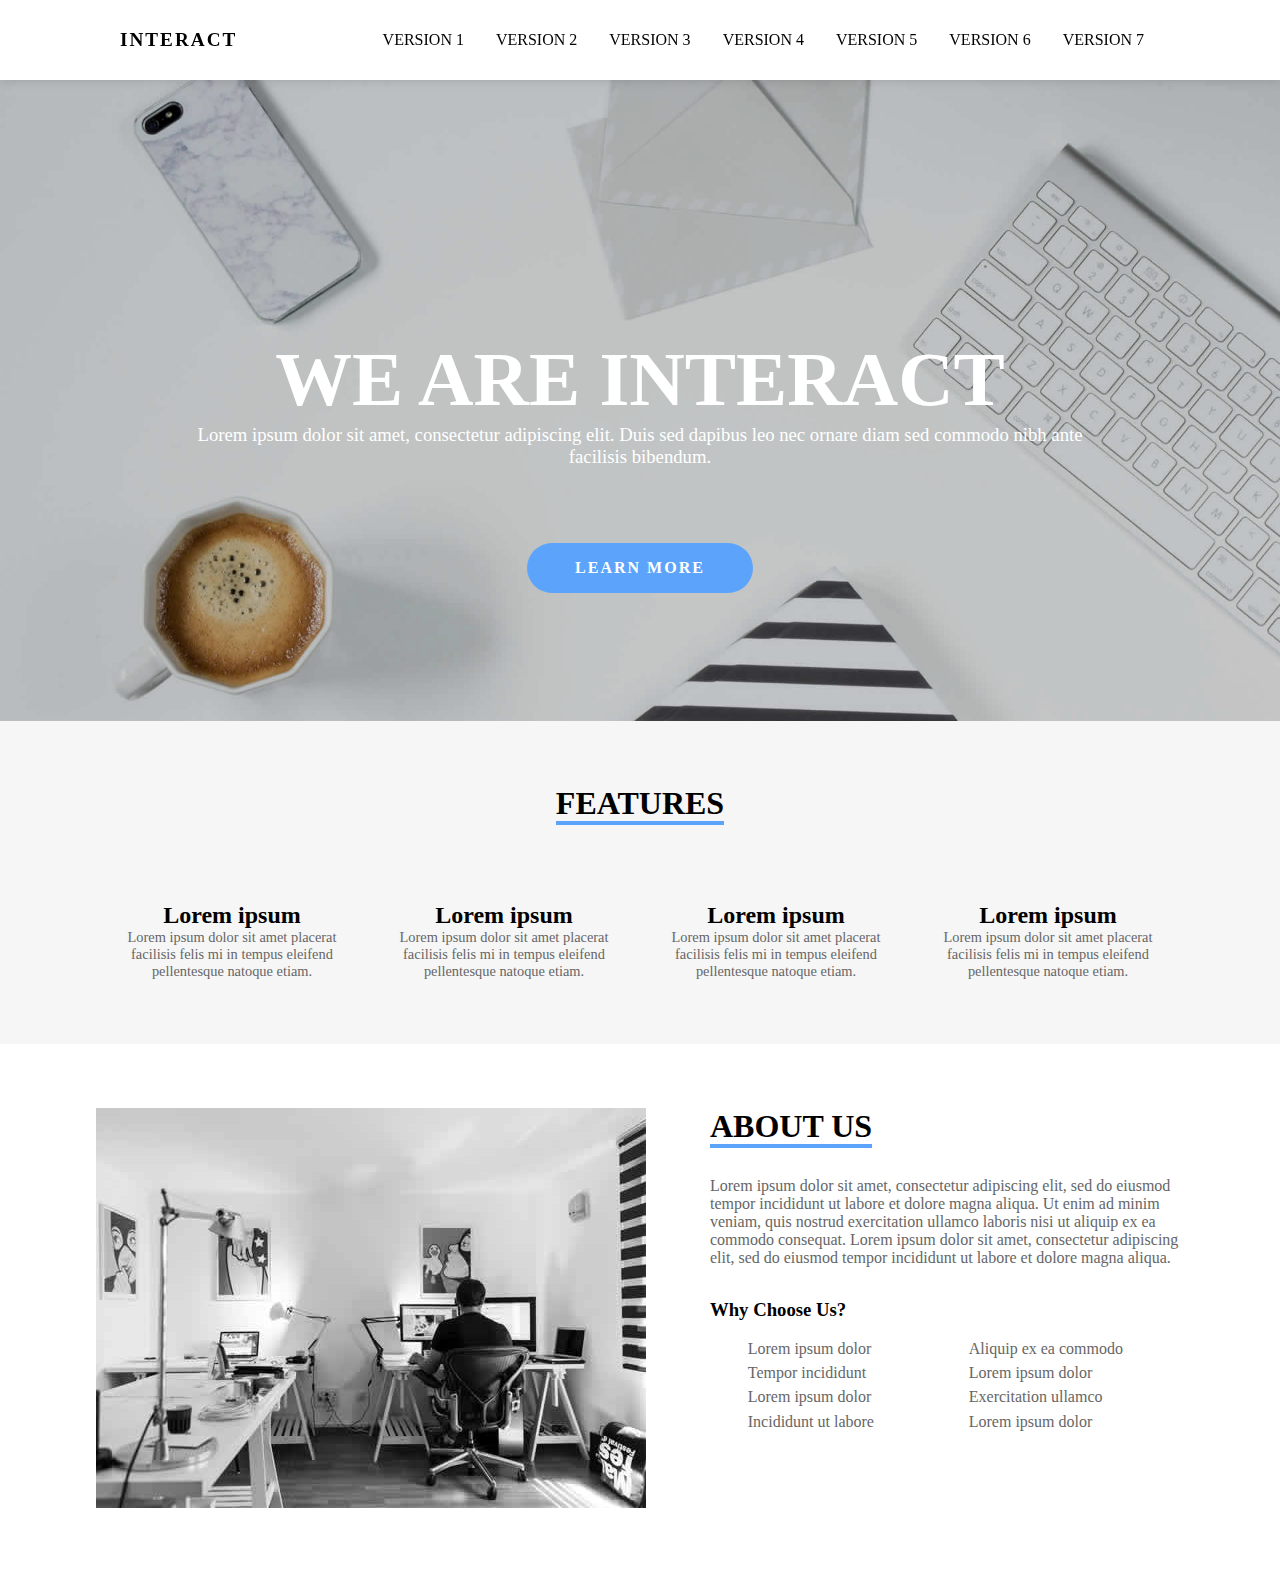
==== interact/index.html @ 91c5345c "let's do it !" ====
<!DOCTYPE html>
<html lang="zh-tw">
<head>
    <meta charset="UTF-8">
    <meta name="viewport" content="width=device-width, initial-scale=1.0">
    <meta http-equiv="X-UA-Compatible" content="ie=edge">

    <title> INTERACT - beta </title>

    <link rel="stylesheet" href="https://use.fontawesome.com/releases/v5.3.1/css/all.css" integrity="sha384-mzrmE5qonljUremFsqc01SB46JvROS7bZs3IO2EmfFsd15uHvIt+Y8vEf7N7fWAU" crossorigin="anonymous">
    <link rel="stylesheet" href="./css/style.css">
    <link rel="stylesheet" href="./css/v1.css">
    <link rel="stylesheet" href="./css/v2.css">
    <link rel="stylesheet" href="./css/v3.css">
    <link rel="stylesheet" href="./css/v4.css">
    <link rel="stylesheet" href="./css/v5.css">
    <link rel="stylesheet" href="./css/v6.css">
    <link rel="stylesheet" href="./css/v7.css">
</head>
<body>
    <nav>
        <div class="logo">
            interact
        </div>
        <ul>
            <li>
                <a href="./v1.html">
                    <span> version 1 </span>
                </a>
            </li>
            <li>
                <a href="./v2.html">
                    <span> version 2 </span>
                </a>
            </li>
            <li>
                <a href="./v3.html">
                    <span> version 3 </span>
                </a>
            </li>
            <li>
                <a href="./v4.html">
                    <span> version 4 </span>
                </a>
            </li>
            <li>
                <a href="./v5.html">
                    <span> version 5 </span>
                </a>
            </li>
            <li>
                <a href="./v6.html">
                    <span> version 6 </span>
                </a>
            </li>
            <li>
                <a href="./v7.html">
                    <span> version 7 </span>
                </a>
            </li>
        </ul>
    </nav>

    <section id="banner">
        <div>
            <h1>
                WE ARE INTERACT
            </h1>
            <h3>
                Lorem ipsum dolor sit amet, consectetur adipiscing elit. Duis sed dapibus leo nec ornare diam sed commodo nibh ante facilisis bibendum.
            </h3>
            <a href="" class="btn">
                LEARN MORE
            </a>
        </div>
    </section>

    <section id="features" class="normal">
        <h1 class="title">
            <span> FEATURES </span>
        </h1>
        <ul>
            <li>
                <div>
                    <i class="fas fa-comments"></i>
                </div>
                <h2> Lorem ipsum </h2>
                <p>
                    Lorem ipsum dolor sit amet placerat facilisis felis mi in tempus eleifend pellentesque natoque etiam.
                </p>
            </li>
            <li>
                <div>
                    <i class="fas fa-bullhorn"></i>
                </div>
                <h2> Lorem ipsum </h2>
                <p>
                    Lorem ipsum dolor sit amet placerat facilisis felis mi in tempus eleifend pellentesque natoque etiam.
                </p>
            </li>
            <li>
                <div>
                    <i class="fas fa-magic"></i>
                </div>
                <h2> Lorem ipsum </h2>
                <p>
                    Lorem ipsum dolor sit amet placerat facilisis felis mi in tempus eleifend pellentesque natoque etiam.
                </p>
            </li>
            <li>
                <div>
                    <i class="fas fa-users"></i>
                </div>
                <h2> Lorem ipsum </h2>
                <p>
                    Lorem ipsum dolor sit amet placerat facilisis felis mi in tempus eleifend pellentesque natoque etiam.
                </p>
            </li>
        </ul>
    </section>

    <section id="about" class="normal">
        <div class="img">
            <img src="./img/about.jpg" alt="about">
        </div>
        <div class="container">
            <h1 class="title">
                <span> ABOUT US </span>
            </h1>
            <div class="details">
                Lorem ipsum dolor sit amet, consectetur adipiscing elit, sed do eiusmod tempor incididunt ut labore et dolore magna aliqua. Ut enim ad minim veniam, quis nostrud exercitation ullamco laboris nisi ut aliquip ex ea commodo consequat. Lorem ipsum dolor sit amet, consectetur adipiscing elit, sed do eiusmod tempor incididunt ut labore et dolore magna aliqua.
            </div>
            <div class="sub-content">
                <h3 class="title"> Why Choose Us? </h3>
                <ul>
                    <div>
                        <li>
                            <i class="fas fa-check"></i>
                            Lorem ipsum dolor
                        </li>
                        <li>
                            <i class="fas fa-check"></i>
                            Tempor incididunt
                        </li>
                        <li>
                            <i class="fas fa-check"></i>
                            Lorem ipsum dolor
                        </li>
                        <li>
                            <i class="fas fa-check"></i>
                            Incididunt ut labore
                        </li>
                    </div>
                    <div>
                        <li>
                            <i class="fas fa-check"></i>
                            Aliquip ex ea commodo
                        </li>
                        <li>
                            <i class="fas fa-check"></i>
                            Lorem ipsum dolor
                        </li>
                        <li>
                            <i class="fas fa-check"></i>
                            Exercitation ullamco
                        </li>
                        <li>
                            <i class="fas fa-check"></i>
                            Lorem ipsum dolor
                        </li>
                    </div>
                </ul>
            </div>
        </div>
    </section>
</body>
</html>
---- interact/css/style.css ----
/* style.css */
* {
    margin: 0;
    padding: 0;
    box-sizing: border-box;
}

body {
    margin-top: 5em;
    font-family: 'Microsoft Jhenghei';
    font-size: 16px;
}

a {
    text-decoration: none;
}

ul {
    list-style-type: none;
}

nav {
    position: fixed;
    top: 0;
    display: flex;
    justify-content: space-between;
    width: 100%;
    padding: 0 120px;
    background: #fff;
    box-shadow: 0 0 10px rgba(0, 0, 0, .15);
    line-height: 5em;
    text-transform: uppercase;
}

nav > div {
    font-weight: bold;
    font-size: 1.2em;
    letter-spacing: 2px;
}

nav > ul {
    display: flex;
}

nav > ul > li > a {
    padding: 16px;
    color: #000;
}

nav > ul > li > a > span {
    padding-bottom: 6px;
}

nav > ul > li > a:hover > span {
    border-bottom: 2px solid #5f94fc;
}

.btn {
    all: unset;
    display: inline-block;
    padding: 1em 3em;
    background: #5ca4fb;
    border-radius: 1.6em;
    cursor: pointer;
    font-weight: bold;
    letter-spacing: 2px;
    transition: .2s;
}

.btn:hover {
    background: #6372ff;
}

section.normal {
    padding: 4em 6em;
}
---- interact/css/v1.css ----
/* v1.css */
#banner {
    background: url('../img/intro-bg.jpg') center center no-repeat;
    background-size: cover;
    color: #fff;
    text-align: center;
}

#banner > div {
    padding: 16em 0 8em;
    background-color: rgba(0, 0, 0, .2);
}

#banner > div > h1 {
    font-size: 4.8em;
}

#banner > div > h3 {
    width: 900px;
    margin: 0 auto 4em;
    font-weight: normal;
}
---- interact/css/v2.css ----
/* v1.css */
#features {
    background: #f6f6f6;
    text-align: center;
}

#features > .title {
    margin-bottom: 2em;
    font-size: 2em;
}

#features > .title > span {
    border-bottom: 4px solid #5ca4fb;
}

#features > ul {
    display: flex;
}

#features > ul > li {
    padding: 0 1em;
}

#features > ul > li > div {
    margin-bottom: 1em;
}

#features > ul > li > div > i {
    width: 3em;
    height: 3em;
    padding: 1em 0;
    background: #5ca4fb;
    border-radius: 50%;
    color: #fff;
    font-size: 2em;
}

#features > ul > li > p {
    color: #666;
    font-size: 0.9em;
}
---- interact/css/v3.css ----
/* v3.css */
#about {
    display: flex;
    background: #fff;
}

#about > .img {
    width: 550px;
}

#about > .container {
    width: 100%;
    padding-left: 4em;
}

#about > .container > .title {
    margin-bottom: 1em;
    font-size: 2em;
}

#about > .container > .title > span {
    border-bottom: 4px solid #5ca4fb;
}

#about > .container > .details {
    margin-bottom: 2em;
    color: #666;
}

#about > .container > .sub-content > .title {
    margin-bottom: 1em;
}

#about > .container > .sub-content > ul {
    display: flex;
    padding-left: 2em;
}

#about > .container > .sub-content > ul > div {
    width: 100%;
}

#about > .container > .sub-content > ul > div > li {
    margin-bottom: 0.4em;
    color: #666;
}

#about > .container > .sub-content > ul > div > li > i {
    padding-right: .6em;
    color: #5ca4fb;
    font-size: .6em;
}
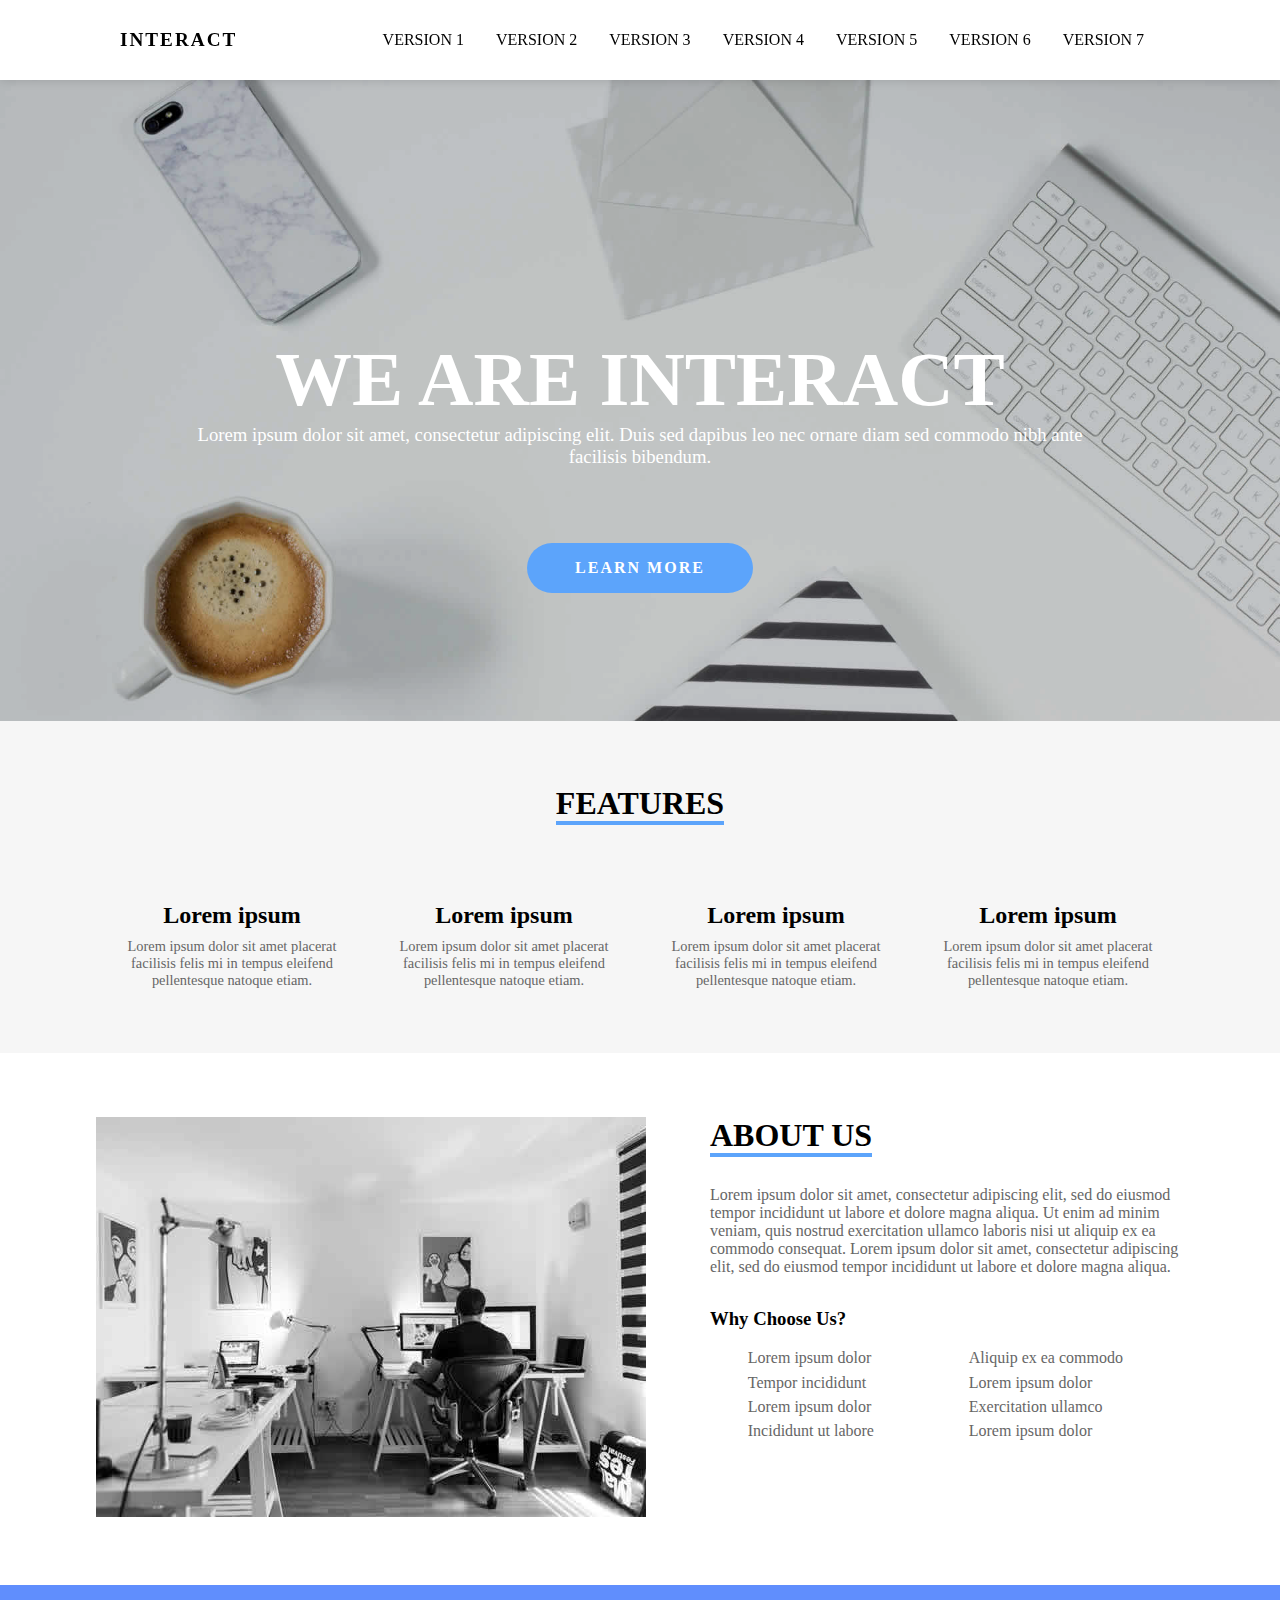
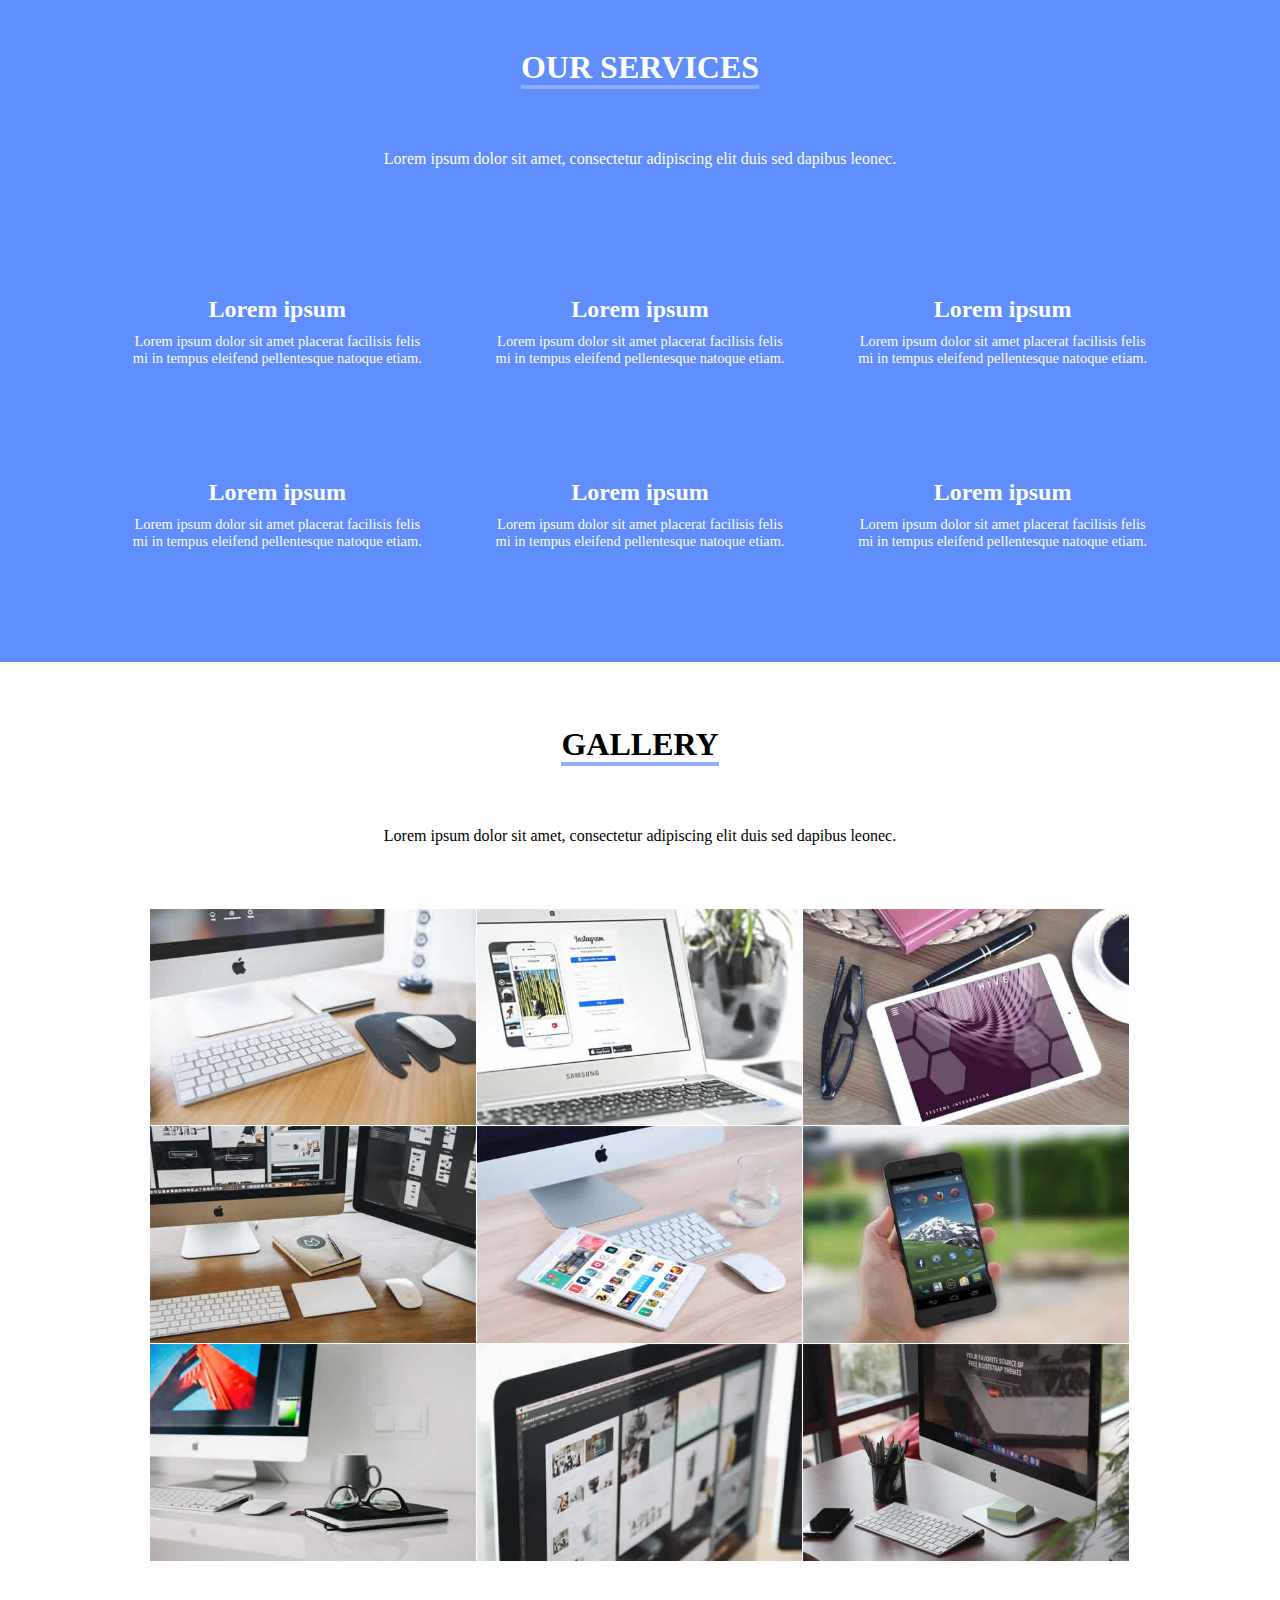
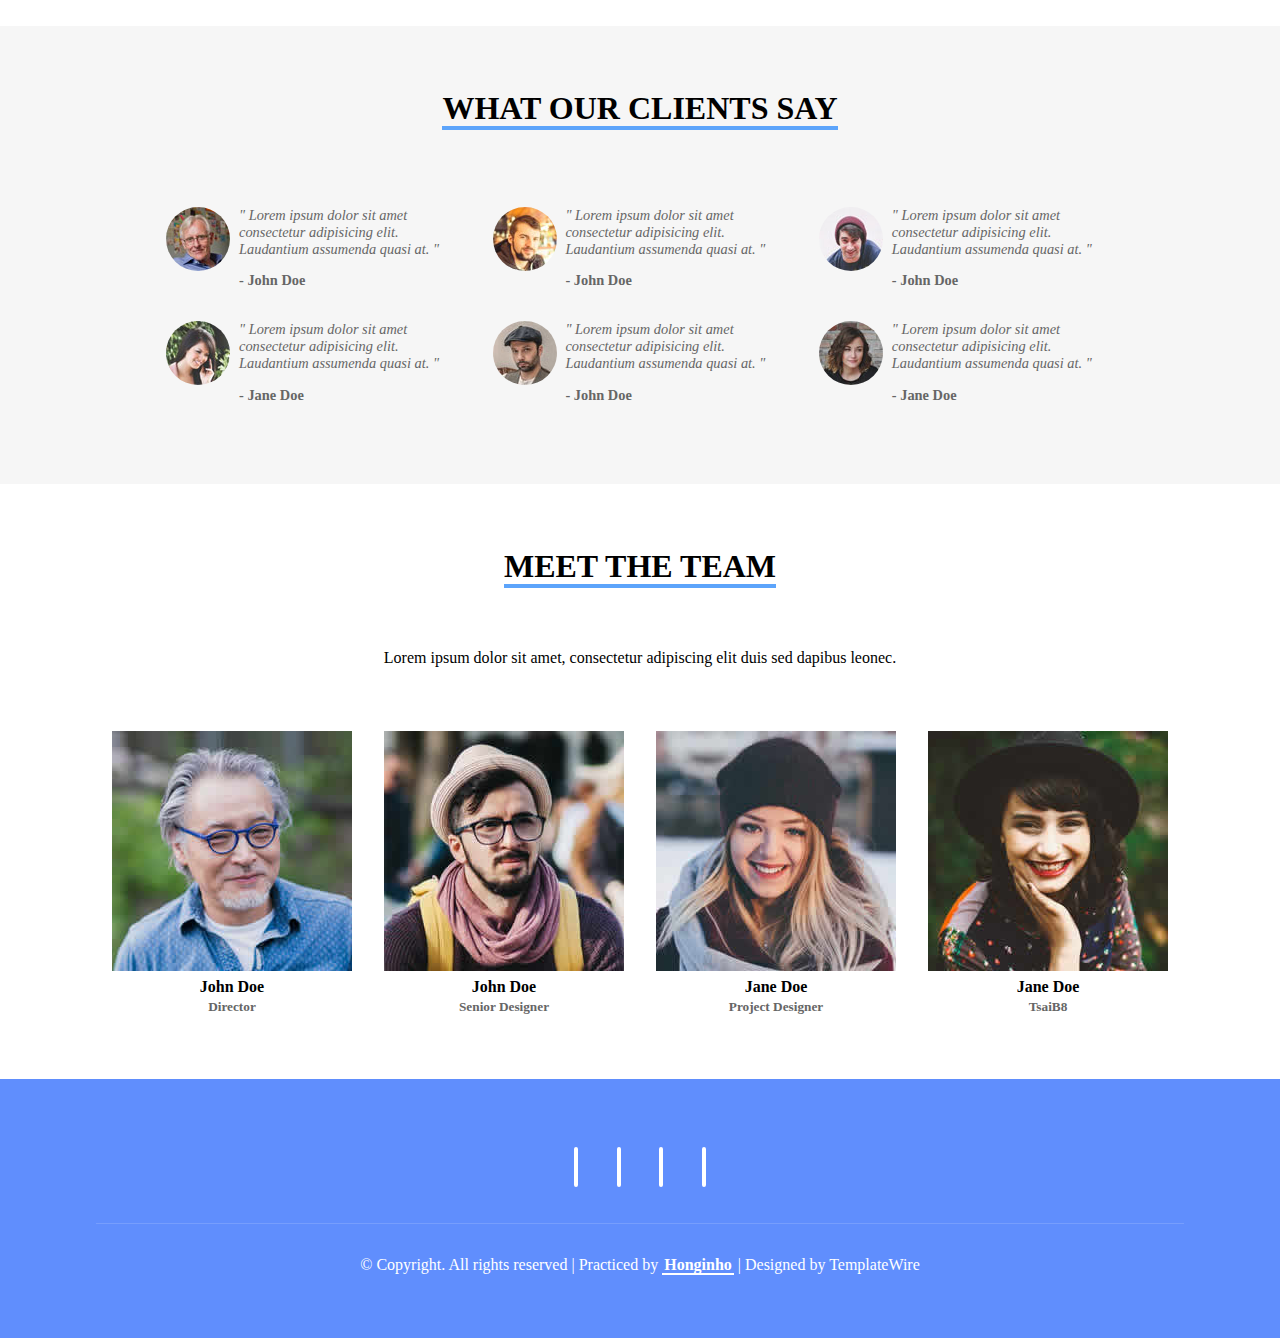
==== commit df99cadb: "Update index.html" ====
--- a/interact/index.html
+++ b/interact/index.html
@@ -5,7 +5,7 @@
     <meta name="viewport" content="width=device-width, initial-scale=1.0">
     <meta http-equiv="X-UA-Compatible" content="ie=edge">
 
-    <title> INTERACT - beta </title>
+    <title> INTERACT - ver 7.0 </title>
 
     <link rel="stylesheet" href="https://use.fontawesome.com/releases/v5.3.1/css/all.css" integrity="sha384-mzrmE5qonljUremFsqc01SB46JvROS7bZs3IO2EmfFsd15uHvIt+Y8vEf7N7fWAU" crossorigin="anonymous">
     <link rel="stylesheet" href="./css/style.css">
@@ -173,5 +173,277 @@
             </div>
         </div>
     </section>
+
+    <section id="services" class="normal">
+        <h1 class="title">
+            <span> OUR SERVICES </span>
+        </h1>
+        <p>
+            Lorem ipsum dolor sit amet, consectetur adipiscing elit duis sed dapibus leonec.
+        </p>
+        <ul>
+            <li>
+                <div>
+                    <i class="fas fa-comments"></i>
+                </div>
+                <h2> Lorem ipsum </h2>
+                <p>
+                    Lorem ipsum dolor sit amet placerat facilisis felis mi in tempus eleifend pellentesque natoque etiam.
+                </p>
+            </li>
+            <li>
+                <div>
+                    <i class="fas fa-bullhorn"></i>
+                </div>
+                <h2> Lorem ipsum </h2>
+                <p>
+                    Lorem ipsum dolor sit amet placerat facilisis felis mi in tempus eleifend pellentesque natoque etiam.
+                </p>
+            </li>
+            <li>
+                <div>
+                    <i class="fas fa-magic"></i>
+                </div>
+                <h2> Lorem ipsum </h2>
+                <p>
+                    Lorem ipsum dolor sit amet placerat facilisis felis mi in tempus eleifend pellentesque natoque etiam.
+                </p>
+            </li>
+            <li>
+                <div>
+                    <i class="fas fa-balance-scale"></i>
+                </div>
+                <h2> Lorem ipsum </h2>
+                <p>
+                    Lorem ipsum dolor sit amet placerat facilisis felis mi in tempus eleifend pellentesque natoque etiam.
+                </p>
+            </li>
+            <li>
+                <div>
+                    <i class="fas fa-car-crash"></i>
+                </div>
+                <h2> Lorem ipsum </h2>
+                <p>
+                    Lorem ipsum dolor sit amet placerat facilisis felis mi in tempus eleifend pellentesque natoque etiam.
+                </p>
+            </li>
+            <li>
+                <div>
+                    <i class="fas fa-chess-queen"></i>
+                </div>
+                <h2> Lorem ipsum </h2>
+                <p>
+                    Lorem ipsum dolor sit amet placerat facilisis felis mi in tempus eleifend pellentesque natoque etiam.
+                </p>
+            </li>
+        </ul>
+    </section>
+
+    <section id="gallery" class="normal">
+        <h1 class="title">
+            <span> GALLERY </span>
+        </h1>
+        <p>
+            Lorem ipsum dolor sit amet, consectetur adipiscing elit duis sed dapibus leonec.
+        </p>
+        <ul>
+            <li>
+                <div class="hover">
+                    <div><span> LOREM IPSUM </span></div>
+                    <img src="./img/gallery/01-small.jpg" alt="">
+                </div>
+            </li>
+            <li>
+                <div class="hover">
+                    <div><span> LOREM IPSUM </span></div>
+                    <img src="./img/gallery/02-small.jpg" alt="">
+                </div>
+            </li>
+            <li>
+                <div class="hover">
+                    <div><span> LOREM IPSUM </span></div>
+                    <img src="./img/gallery/03-small.jpg" alt="">
+                </div>
+            </li>
+            <li>
+                <div class="hover">
+                    <div><span> LOREM IPSUM </span></div>
+                    <img src="./img/gallery/04-small.jpg" alt="">
+                </div>
+            </li>
+            <li>
+                <div class="hover">
+                    <div><span> LOREM IPSUM </span></div>
+                    <img src="./img/gallery/05-small.jpg" alt="">
+                </div>
+            </li>
+            <li>
+                <div class="hover">
+                    <div><span> LOREM IPSUM </span></div>
+                    <img src="./img/gallery/06-small.jpg" alt="">
+                </div>
+            </li>
+            <li>
+                <div class="hover">
+                    <div><span> LOREM IPSUM </span></div>
+                    <img src="./img/gallery/07-small.jpg" alt="">
+                </div>
+            </li>
+            <li>
+                <div class="hover">
+                    <div><span> LOREM IPSUM </span></div>
+                    <img src="./img/gallery/08-small.jpg" alt="">
+                </div>
+            </li>
+            <li>
+                <div class="hover">
+                    <div><span> LOREM IPSUM </span></div>
+                    <img src="./img/gallery/09-small.jpg" alt="">
+                </div>
+            </li>
+        </ul>
+    </section>
+
+    <section id="clients" class="normal">
+        <h1 class="title">
+            <span> WHAT OUR CLIENTS SAY </span>
+        </h1>
+        <ul>
+            <li>
+                <div>
+                    <div class="img">
+                        <img src="./img/clients/01.jpg" alt="">
+                    </div>
+                    <div class="res">
+                        <p>
+                            " Lorem ipsum dolor sit amet consectetur adipisicing elit. Laudantium assumenda quasi at. "
+                        </p>
+                        <h4>
+                            - John Doe
+                        </h4>
+                    </div>
+                </div>
+            </li>
+            <li>
+                <div>
+                    <div class="img">
+                        <img src="./img/clients/02.jpg" alt="">
+                    </div>
+                    <div class="res">
+                        <p>
+                            " Lorem ipsum dolor sit amet consectetur adipisicing elit. Laudantium assumenda quasi at. "
+                        </p>
+                        <h4>
+                            - John Doe
+                        </h4>
+                    </div>
+                </div>
+            </li>
+            <li>
+                <div>
+                    <div class="img">
+                        <img src="./img/clients/03.jpg" alt="">
+                    </div>
+                    <div class="res">
+                        <p>
+                            " Lorem ipsum dolor sit amet consectetur adipisicing elit. Laudantium assumenda quasi at. "
+                        </p>
+                        <h4>
+                            - John Doe
+                        </h4>
+                    </div>
+                </div>
+            </li>
+            <li>
+                <div>
+                    <div class="img">
+                        <img src="./img/clients/04.jpg" alt="">
+                    </div>
+                    <div class="res">
+                        <p>
+                            " Lorem ipsum dolor sit amet consectetur adipisicing elit. Laudantium assumenda quasi at. "
+                        </p>
+                        <h4>
+                            - Jane Doe
+                        </h4>
+                    </div>
+                </div>
+            </li>
+            <li>
+                <div>
+                    <div class="img">
+                        <img src="./img/clients/05.jpg" alt="">
+                    </div>
+                    <div class="res">
+                        <p>
+                            " Lorem ipsum dolor sit amet consectetur adipisicing elit. Laudantium assumenda quasi at. "
+                        </p>
+                        <h4>
+                            - John Doe
+                        </h4>
+                    </div>
+                </div>
+            </li>
+            <li>
+                <div>
+                    <div class="img">
+                        <img src="./img/clients/06.jpg" alt="">
+                    </div>
+                    <div class="res">
+                        <p>
+                            " Lorem ipsum dolor sit amet consectetur adipisicing elit. Laudantium assumenda quasi at. "
+                        </p>
+                        <h4>
+                            - Jane Doe
+                        </h4>
+                    </div>
+                </div>
+            </li>
+        </ul>
+    </section>
+
+    <section id="team" class="normal">
+        <h1 class="title">
+            <span> MEET THE TEAM </span>
+        </h1>
+        <p>
+            Lorem ipsum dolor sit amet, consectetur adipiscing elit duis sed dapibus leonec.
+        </p>
+        <ul>
+            <li>
+                <img src="./img/team/01.jpg" alt="">
+                <h4> John Doe </h4>
+                <h5> Director </h5>
+            </li>
+            <li>
+                <img src="./img/team/02.jpg" alt="">
+                <h4> John Doe </h4>
+                <h5> Senior Designer </h5>
+            </li>
+            <li>
+                <img src="./img/team/03.jpg" alt="">
+                <h4> Jane Doe </h4>
+                <h5> Project Designer </h5>
+            </li>
+            <li>
+                <img src="./img/team/04.jpg" alt="">
+                <h4> Jane Doe </h4>
+                <h5> TsaiB8 </h5>
+            </li>
+        </ul>
+    </section>
+
+    <footer class="normal">
+        <div class="icons">
+            <i class="fab fa-facebook-f"></i>
+            <i class="fab fa-twitter"></i>
+            <i class="fab fa-github"></i>
+            <i class="fab fa-youtube"></i>
+        </div>
+        <div class="hr"></div>
+        <p>
+            © Copyright. All rights reserved | Practiced by <a href="https://github.com/honginho">Honginho</a> | Designed by TemplateWire
+        </p>
+    </footer>
 </body>
 </html>--- a/interact/css/style.css
+++ b/interact/css/style.css
@@ -30,6 +30,7 @@
     box-shadow: 0 0 10px rgba(0, 0, 0, .15);
     line-height: 5em;
     text-transform: uppercase;
+    z-index: 1;
 }
 
 nav > div {
@@ -55,6 +56,45 @@
     border-bottom: 2px solid #5f94fc;
 }
 
+footer {
+    background: #608efd;
+    color: #fff;
+    text-align: center;
+}
+
+footer > p > a {
+    padding: 0 2px;
+    border-bottom: 2px solid #fff;
+    color: #fff;
+    font-weight: bold;
+    transition: .2s;
+}
+
+footer > p > a:hover {
+    background: #fff;
+    border-radius: 6px;
+    color: #608efd;
+}
+
+footer > .icons {
+    font-size: 2em;
+}
+
+footer > .icons > i {
+    width: 1.6em;
+    margin: 0 0.6em;
+    border: 2px solid #fff;
+    border-radius: 0.2em;
+    cursor: pointer;
+    line-height: 1.5em;
+    transition: .2s;
+}
+
+footer > .icons > i:hover {
+    background: #fff;
+    color: #608efd;
+}
+
 .btn {
     all: unset;
     display: inline-block;
@@ -71,6 +111,21 @@
     background: #6372ff;
 }
 
-section.normal {
+.hr {
+    margin: 2em 0;
+    border-top: 1px solid rgba(255, 255, 255, .15);
+}
+
+.normal {
     padding: 4em 6em;
+    text-align: center;
 }
+
+.normal > .title {
+    margin-bottom: 2em;
+    font-size: 2em;
+}
+
+section.normal > .title > span {
+    border-bottom: 4px solid #5ca4fb;
+}
--- a/interact/css/v2.css
+++ b/interact/css/v2.css
@@ -1,16 +1,6 @@
 /* v1.css */
 #features {
     background: #f6f6f6;
-    text-align: center;
-}
-
-#features > .title {
-    margin-bottom: 2em;
-    font-size: 2em;
-}
-
-#features > .title > span {
-    border-bottom: 4px solid #5ca4fb;
 }
 
 #features > ul {
@@ -35,6 +25,10 @@
     font-size: 2em;
 }
 
+#features > ul > li > h2 {
+    margin-bottom: 0.4em;
+}
+
 #features > ul > li > p {
     color: #666;
     font-size: 0.9em;
--- a/interact/css/v3.css
+++ b/interact/css/v3.css
@@ -2,6 +2,7 @@
 #about {
     display: flex;
     background: #fff;
+    text-align: left;
 }
 
 #about > .img {
--- a/interact/css/v4.css
+++ b/interact/css/v4.css
@@ -0,0 +1,46 @@
+#services {
+    background: #608efd;
+    color: #fff;
+}
+
+#services > .title > span {
+    border-color: #8faffe;
+}
+
+#services > p {
+    margin-bottom: 4em;
+}
+
+#services > ul {
+    display: flex;
+    justify-content: space-around;
+    flex-wrap: wrap;
+}
+
+#services > ul > li {
+    width: 30%;
+    padding: 3em 1em;
+}
+
+#services > ul > li > div {
+    margin-bottom: 1em;
+}
+
+#services > ul > li > div > i {
+    width: 4em;
+    height: 4em;
+    padding: 1.5em 0;
+    background: linear-gradient(to right, #6372ff 0%, #5ca9fb 100%);
+    border-radius: 50%;
+    box-shadow: 10px 10px 10px rgba(0, 0, 0, .05);
+    color: #fff;
+    font-size: 2em;
+}
+
+#services > ul > li > h2 {
+    margin-bottom: 0.4em;
+}
+
+#services > ul > li > p {
+    font-size: 0.9em;
+}--- a/interact/css/v5.css
+++ b/interact/css/v5.css
@@ -0,0 +1,60 @@
+#gallery {
+    background: #fff;
+}
+
+#gallery > .title > span {
+    border-color: #8faffe;
+}
+
+#gallery > p {
+    margin-bottom: 4em;
+}
+
+#gallery > ul {
+    display: flex;
+    justify-content: center;
+    flex-wrap: wrap;
+}
+
+#gallery > ul > li {
+    width: 30%;
+    border-right: 1px solid #fff;
+    border-bottom: 1px solid #fff;
+}
+
+#gallery > ul > li > .hover {
+    position: relative;
+    cursor: pointer;
+}
+
+#gallery > ul > li > .hover:hover > div {
+    opacity: 1;
+}
+
+#gallery > ul > li > .hover:hover > div > span {
+    top: 0px;
+}
+
+#gallery > ul > li > .hover > img {
+    display: block;
+    width: 100%;
+    height: 100%;
+}
+
+#gallery > ul > li > .hover > div {
+    position: absolute;
+    width: 100%;
+    height: 100%;
+    padding-top: 30%;
+    background: rgba(96, 142, 253, 0.7);
+    color: #fff;
+    font-weight: bold;
+    opacity: 0;
+    transition: .4s;
+}
+
+#gallery > ul > li > .hover > div > span {
+    position: relative;
+    top: 20px;
+    transition: .4s;
+}
--- a/interact/css/v6.css
+++ b/interact/css/v6.css
@@ -0,0 +1,35 @@
+#clients {
+    background: #f6f6f6;
+}
+
+#clients > ul {
+    display: flex;
+    justify-content: center;
+    flex-wrap: wrap;
+    text-align: left;
+}
+
+#clients > ul > li {
+    width: 30%;
+}
+
+#clients > ul > li > div {
+    display: flex;
+    padding: 1em;
+}
+
+#clients > ul > li > div > .img > img {
+    border-radius: 50%;
+}
+
+#clients > ul > li > div > .res {
+    width: 100%;
+    padding: 0 .6em;
+    color: #666;
+    font-size: .9em;
+}
+
+#clients > ul > li > div > .res > p {
+    margin-bottom: 1em;
+    font-style: italic;
+}
--- a/interact/css/v7.css
+++ b/interact/css/v7.css
@@ -0,0 +1,24 @@
+#team {
+    background: #fff;
+}
+
+#team > p {
+    margin-bottom: 4em;
+}
+
+#team > ul {
+    display: flex;
+    justify-content: space-around;
+}
+
+#team > ul > li {
+    width: 30%;
+}
+
+#team > ul > li > h4 {
+    margin: 0.2em 0;
+}
+
+#team > ul > li > h5 {
+    color: #666;
+}
